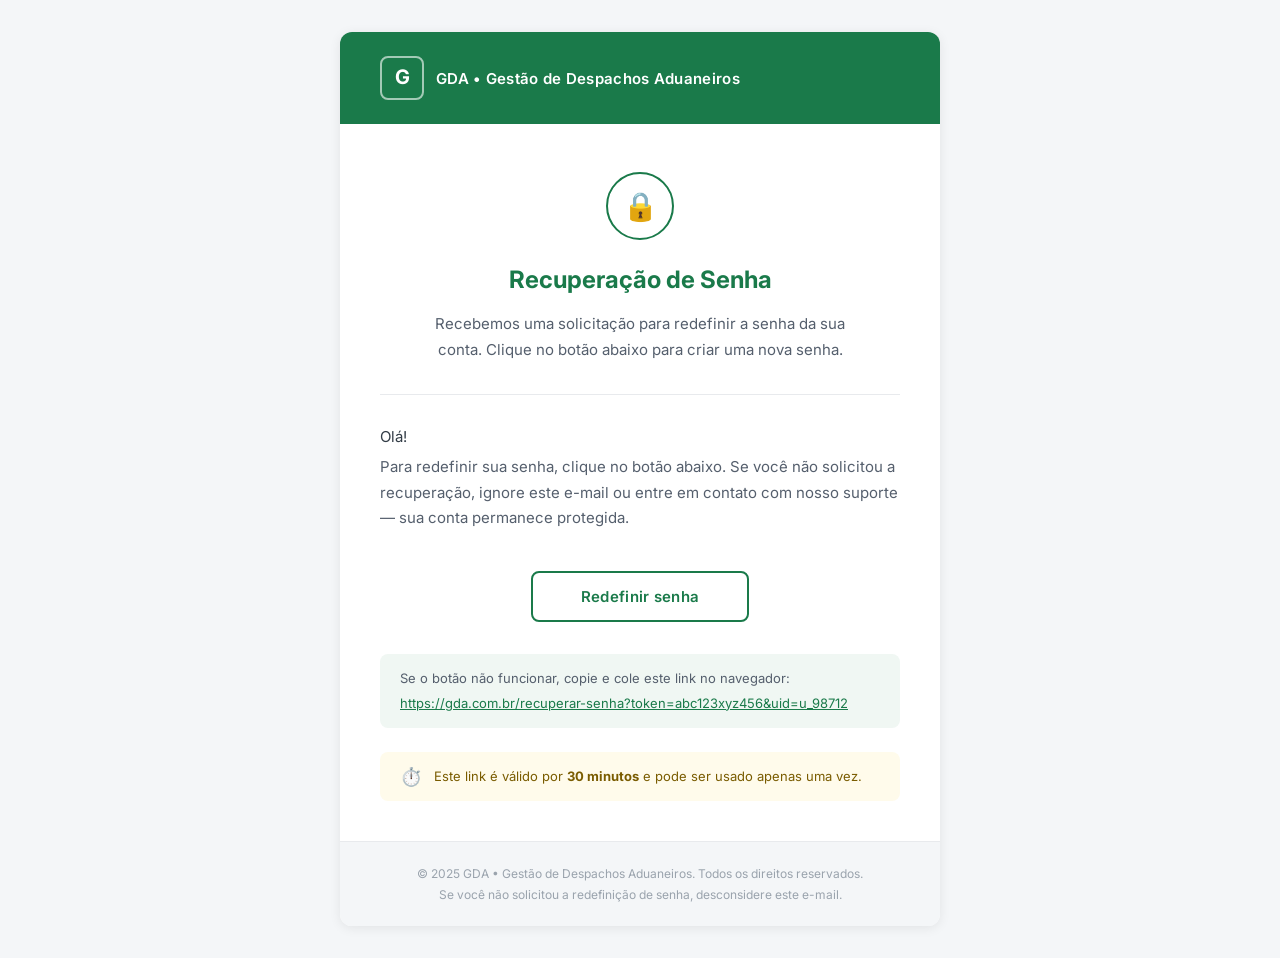
==== public/mail/email_recuperacao_senha.html @ aa79bb80 "ver 0.2 - envio de email" ====
<!DOCTYPE html>
<html lang="pt-BR">
<head>
  <meta charset="UTF-8">
  <meta name="viewport" content="width=device-width, initial-scale=1.0">
  <meta http-equiv="X-UA-Compatible" content="IE=edge">
  <title>Recuperacao de Senha - GDA</title>
  <!--[if mso]>
  <noscript>
    <xml>
      <o:OfficeDocumentSettings>
        <o:PixelsPerInch>96</o:PixelsPerInch>
      </o:OfficeDocumentSettings>
    </xml>
  </noscript>
  <![endif]-->
  <style>
    @import url('https://fonts.googleapis.com/css2?family=Inter:wght@400;500;600&display=swap');
    body, table, td, a { -webkit-text-size-adjust: 100%; -ms-text-size-adjust: 100%; }
    table, td { mso-table-lspace: 0pt; mso-table-rspace: 0pt; }
    img { -ms-interpolation-mode: bicubic; border: 0; outline: none; text-decoration: none; }
    body { margin: 0 !important; padding: 0 !important; width: 100% !important; background-color: #f4f6f8; }
    a { color: #1a7a4a; }
    @media only screen and (max-width: 600px) {
      .email-container { width: 100% !important; }
      .fluid { max-width: 100% !important; height: auto !important; }
      .stack-column, .stack-column-center { display: block !important; width: 100% !important; max-width: 100% !important; direction: ltr !important; }
      .stack-column-center { text-align: center !important; }
      .center-on-narrow { text-align: center !important; display: block !important; margin-left: auto !important; margin-right: auto !important; float: none !important; }
      .btn-mobile { width: 100% !important; }
      .pad-mobile { padding: 30px 20px !important; }
    }
  </style>
</head>
<body style="margin:0;padding:0;background-color:#f4f6f8;font-family:'Inter',Arial,sans-serif;">

  <!-- Preheader (texto oculto que aparece no preview do e-mail) -->
  <div style="display:none;max-height:0;overflow:hidden;mso-hide:all;">
    Redefinição de senha solicitada — clique para criar uma nova senha. Link válido por 30 minutos.
    &nbsp;&zwnj;&nbsp;&zwnj;&nbsp;&zwnj;&nbsp;&zwnj;&nbsp;&zwnj;&nbsp;&zwnj;&nbsp;&zwnj;&nbsp;&zwnj;
  </div>

  <table role="presentation" cellspacing="0" cellpadding="0" border="0" width="100%" style="background-color:#f4f6f8;">
    <tr>
      <td style="padding: 32px 16px;">

        <!-- Container principal -->
        <table role="presentation" cellspacing="0" cellpadding="0" border="0" width="600" class="email-container" style="margin:0 auto;background-color:#ffffff;border-radius:12px;overflow:hidden;box-shadow:0 2px 12px rgba(0,0,0,0.08);">

          <!-- HEADER -->
          <tr>
            <td style="background-color:#1a7a4a;padding:24px 40px;">
              <table role="presentation" cellspacing="0" cellpadding="0" border="0" width="100%">
                <tr>
                  <td>
                    <!-- Logo / Nome -->
                    <table role="presentation" cellspacing="0" cellpadding="0" border="0">
                      <tr>
                        <td style="padding-right:12px;">
                          <!-- Ícone G estilizado -->
                          <div style="width:40px;height:40px;border-radius:8px;border:2px solid rgba(255,255,255,0.6);display:inline-block;text-align:center;line-height:38px;">
                            <span style="color:#ffffff;font-size:20px;font-weight:700;font-family:'Inter',Arial,sans-serif;">G</span>
                          </div>
                        </td>
                        <td>
                          <span style="color:#ffffff;font-size:15px;font-weight:600;font-family:'Inter',Arial,sans-serif;letter-spacing:0.3px;">GDA &bull; Gestão de Despachos Aduaneiros</span>
                        </td>
                      </tr>
                    </table>
                  </td>
                </tr>
              </table>
            </td>
          </tr>

          <!-- HERO / ÍCONE + TÍTULO -->
          <tr>
            <td style="padding:48px 40px 32px 40px;text-align:center;" class="pad-mobile">

              <!-- Ícone cadeado -->
              <table role="presentation" cellspacing="0" cellpadding="0" border="0" style="margin:0 auto 24px auto;">
                <tr>
                  <td style="width:64px;height:64px;border-radius:50%;border:2px solid #1a7a4a;text-align:center;vertical-align:middle;">
                    <span style="font-size:28px;line-height:64px;">🔒</span>
                  </td>
                </tr>
              </table>

              <h1 style="margin:0 0 16px 0;color:#1a7a4a;font-size:24px;font-weight:700;font-family:'Inter',Arial,sans-serif;line-height:1.3;">
                Recuperação de Senha
              </h1>
              <p style="margin:0;color:#555f6d;font-size:15px;line-height:1.7;font-family:'Inter',Arial,sans-serif;max-width:440px;margin:0 auto;">
                Recebemos uma solicitação para redefinir a senha da sua conta. Clique no botão abaixo para criar uma nova senha.
              </p>
            </td>
          </tr>

          <!-- DIVISOR -->
          <tr>
            <td style="padding:0 40px;">
              <table role="presentation" cellspacing="0" cellpadding="0" border="0" width="100%">
                <tr>
                  <td style="border-top:1px solid #e8eaed;font-size:0;line-height:0;">&nbsp;</td>
                </tr>
              </table>
            </td>
          </tr>

          <!-- CORPO DO E-MAIL -->
          <tr>
            <td style="padding:32px 40px 8px 40px;" class="pad-mobile">
              <p style="margin:0 0 8px 0;color:#333d47;font-size:15px;font-family:'Inter',Arial,sans-serif;">Olá!</p>
              <p style="margin:0;color:#555f6d;font-size:15px;line-height:1.7;font-family:'Inter',Arial,sans-serif;">
                Para redefinir sua senha, clique no botão abaixo. Se você não solicitou a recuperação, ignore este e-mail ou entre em contato com nosso suporte &mdash; sua conta permanece protegida.
              </p>
            </td>
          </tr>

          <!-- BOTÃO CTA -->
          <tr>
            <td style="padding:32px 40px;" class="pad-mobile">
              <table role="presentation" cellspacing="0" cellpadding="0" border="0" style="margin:0 auto;">
                <tr>
                  <td style="border-radius:8px;border:2px solid #1a7a4a;">
                    <a href="http://localhost/GDA/public/login.php"
                       target="_blank"
                       style="display:inline-block;padding:14px 48px;color:#1a7a4a;font-size:15px;font-weight:600;font-family:'Inter',Arial,sans-serif;text-decoration:none;letter-spacing:0.3px;white-space:nowrap;">
                      Redefinir senha
                    </a>
                  </td>
                </tr>
              </table>
            </td>
          </tr>

          <!-- CAIXA DO LINK ALTERNATIVO -->
          <tr>
            <td style="padding:0 40px 24px 40px;" class="pad-mobile">
              <table role="presentation" cellspacing="0" cellpadding="0" border="0" width="100%">
                <tr>
                  <td style="background-color:#f0f7f3;border-radius:8px;padding:16px 20px;">
                    <p style="margin:0 0 6px 0;color:#555f6d;font-size:13px;font-family:'Inter',Arial,sans-serif;">
                      Se o botão não funcionar, copie e cole este link no navegador:
                    </p>
                    <a href="http://localhost/GDA/public/login.php"
                       style="color:#1a7a4a;font-size:13px;font-family:'Inter',Arial,sans-serif;word-break:break-all;">
                      https://gda.com.br/recuperar-senha?token=abc123xyz456&amp;uid=u_98712
                    </a>
                  </td>
                </tr>
              </table>
            </td>
          </tr>

          <!-- AVISO DE VALIDADE -->
          <tr>
            <td style="padding:0 40px 40px 40px;" class="pad-mobile">
              <table role="presentation" cellspacing="0" cellpadding="0" border="0" width="100%">
                <tr>
                  <td style="background-color:#fffbeb;border-radius:8px;padding:14px 20px;">
                    <table role="presentation" cellspacing="0" cellpadding="0" border="0" width="100%">
                      <tr>
                        <td style="width:24px;vertical-align:middle;padding-right:10px;">
                          <span style="font-size:18px;">⏱️</span>
                        </td>
                        <td style="vertical-align:middle;">
                          <p style="margin:0;color:#7a5c00;font-size:13px;font-family:'Inter',Arial,sans-serif;">
                            Este link é válido por <strong>30 minutos</strong> e pode ser usado apenas uma vez.
                          </p>
                        </td>
                      </tr>
                    </table>
                  </td>
                </tr>
              </table>
            </td>
          </tr>

          <!-- FOOTER -->
          <tr>
            <td style="background-color:#f4f6f8;padding:24px 40px;border-top:1px solid #e8eaed;text-align:center;">
              <p style="margin:0 0 6px 0;color:#9aa3ad;font-size:12px;font-family:'Inter',Arial,sans-serif;">
                &copy; 2025 GDA &bull; Gestão de Despachos Aduaneiros. Todos os direitos reservados.
              </p>
              <p style="margin:0;color:#9aa3ad;font-size:12px;font-family:'Inter',Arial,sans-serif;">
                Se você não solicitou a redefinição de senha, desconsidere este e-mail.
              </p>
            </td>
          </tr>

        </table>
        <!-- Fim container principal -->

      </td>
    </tr>
  </table>

</body>
</html>
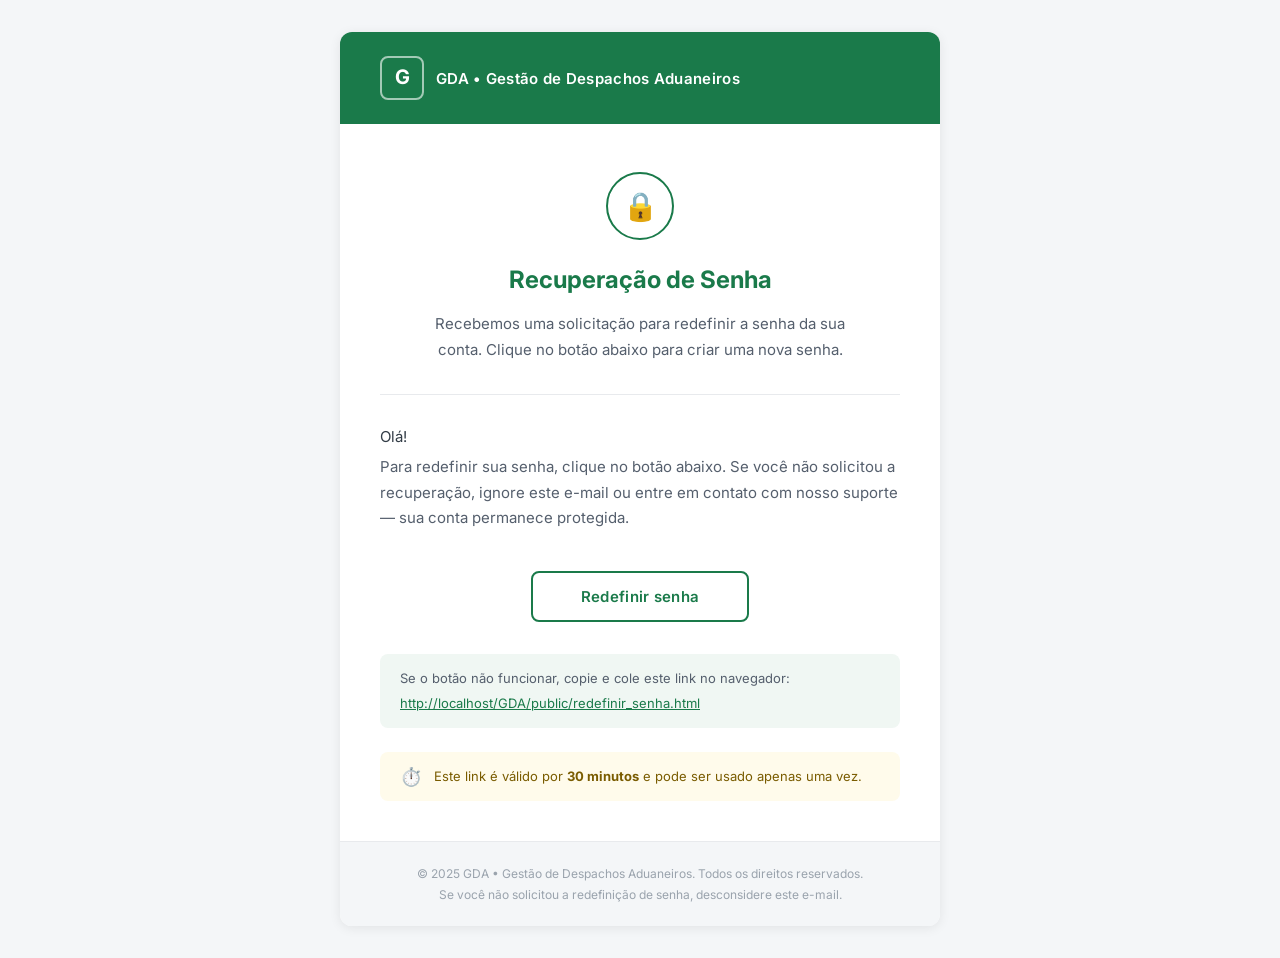
==== commit a1f800ca: "ver 0.2.1 - add paginas de redefinir senha" ====
--- a/public/mail/email_recuperacao_senha.html
+++ b/public/mail/email_recuperacao_senha.html
@@ -122,7 +122,7 @@
               <table role="presentation" cellspacing="0" cellpadding="0" border="0" style="margin:0 auto;">
                 <tr>
                   <td style="border-radius:8px;border:2px solid #1a7a4a;">
-                    <a href="http://localhost/GDA/public/login.php"
+                    <a href="http://localhost/GDA/public/redefinir_senha.php"
                        target="_blank"
                        style="display:inline-block;padding:14px 48px;color:#1a7a4a;font-size:15px;font-weight:600;font-family:'Inter',Arial,sans-serif;text-decoration:none;letter-spacing:0.3px;white-space:nowrap;">
                       Redefinir senha
@@ -142,9 +142,9 @@
                     <p style="margin:0 0 6px 0;color:#555f6d;font-size:13px;font-family:'Inter',Arial,sans-serif;">
                       Se o botão não funcionar, copie e cole este link no navegador:
                     </p>
-                    <a href="http://localhost/GDA/public/login.php"
+                    <a href="http://localhost/GDA/public/redefinir_senha.php"
                        style="color:#1a7a4a;font-size:13px;font-family:'Inter',Arial,sans-serif;word-break:break-all;">
-                      https://gda.com.br/recuperar-senha?token=abc123xyz456&amp;uid=u_98712
+                      http://localhost/GDA/public/redefinir_senha.html
                     </a>
                   </td>
                 </tr>
